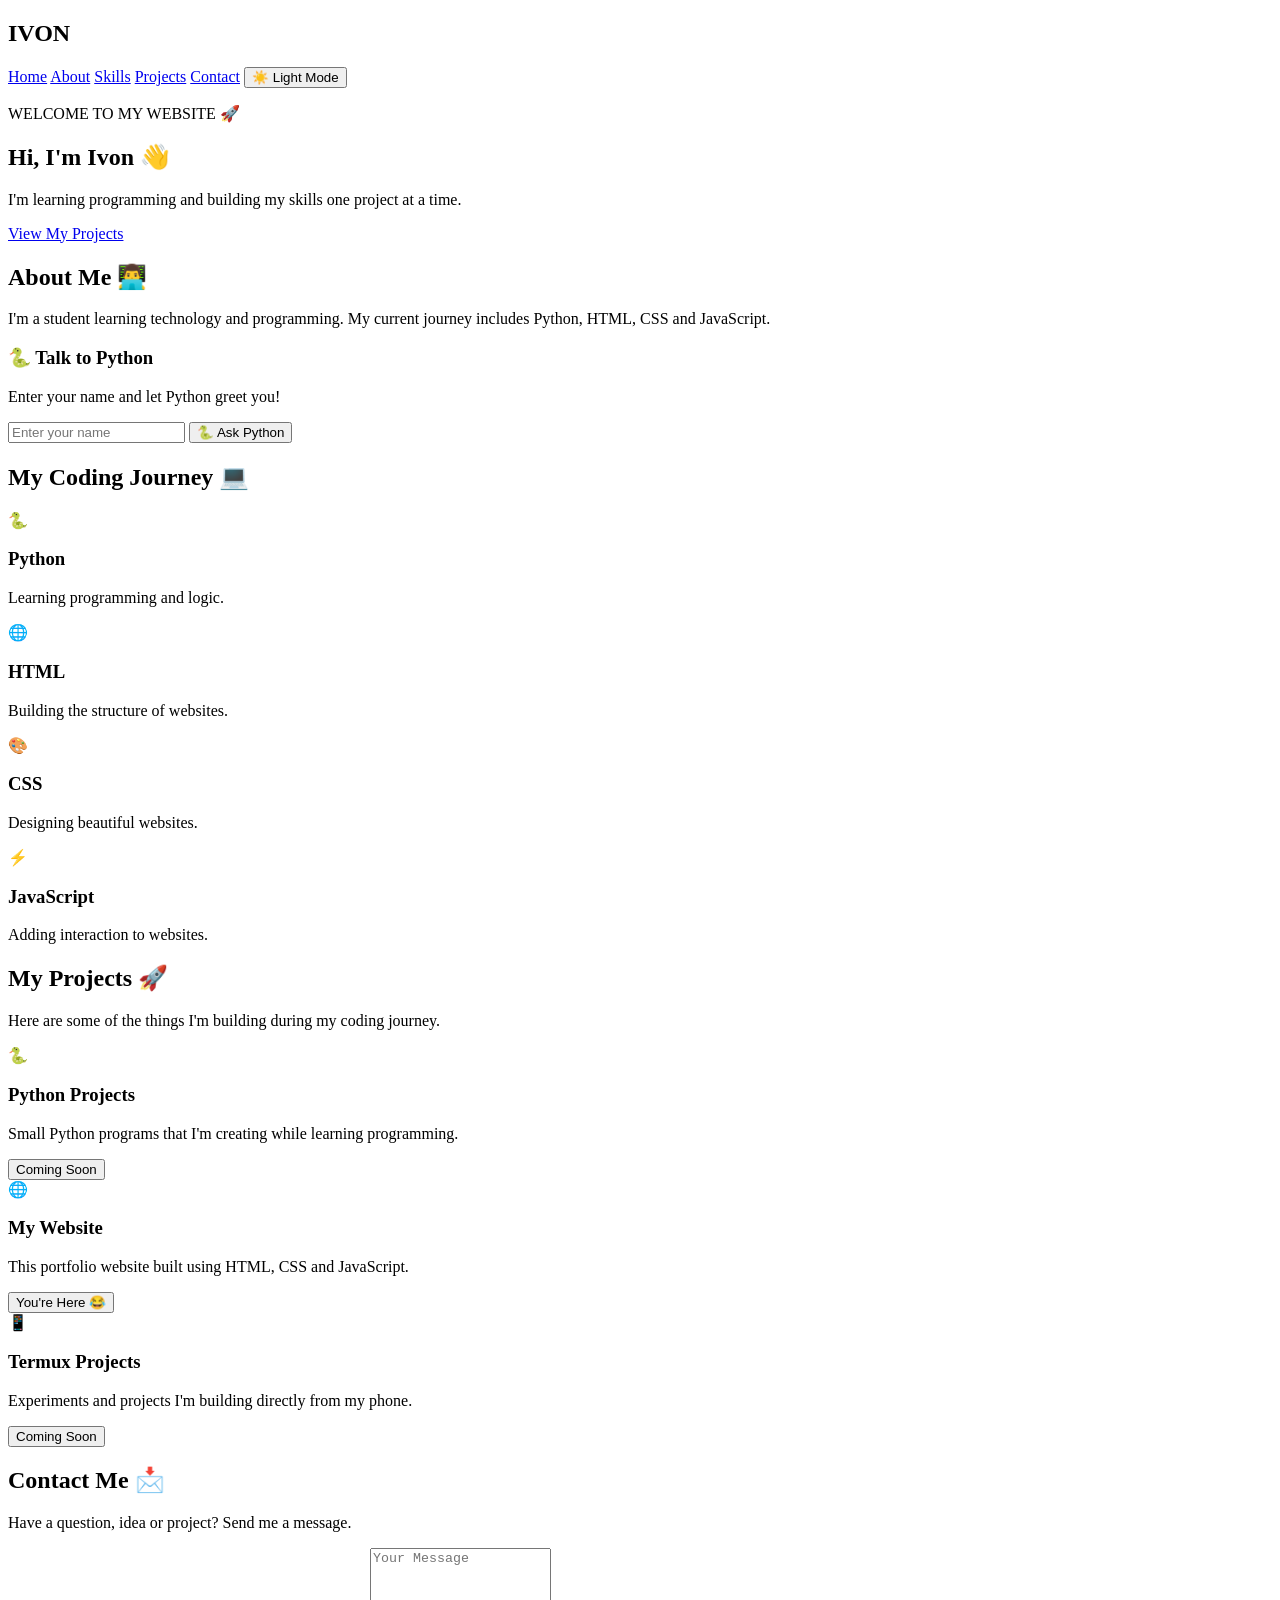
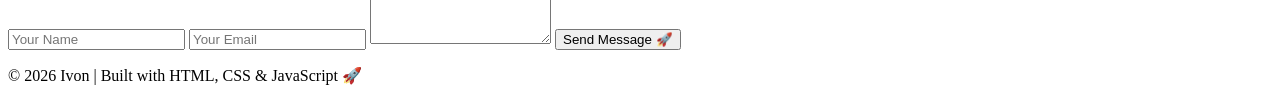
==== index.html @ 4e46891d "Initial working website" ====
<!DOCTYPE html>
<html lang="en">

<head>
    <meta charset="UTF-8">
    <meta name="viewport" content="width=device-width, initial-scale=1.0">

    <title>Ivon | My Website</title>

    <link rel="stylesheet" href="style.css">
</head>

<body>

    <!-- Navigation -->

    <nav>

        <h2>IVON</h2>

        <div class="nav-links">

            <a href="#home">Home</a>
            <a href="#about">About</a>
            <a href="#skills">Skills</a>
            <a href="#projects">Projects</a>
            <a href="#contact">Contact</a>

            <button id="themeButton" onclick="toggleTheme()">
                ☀️ Light Mode
            </button>

        </div>

    </nav>


    <!-- Home -->

    <section id="home" class="hero">

        <p class="welcome">
            WELCOME TO MY WEBSITE 🚀
        </p>

        <h1>
            Hi, I'm <span>Ivon</span> 👋
        </h1>

        <p>
            I'm learning programming and building my skills
            one project at a time.
        </p>

        <a href="#projects" class="button">
            View My Projects
        </a>

    </section>


    <!-- About -->

    <section id="about">

        <h2>About Me 👨‍💻</h2>

        <p>
            I'm a student learning technology and programming.
            My current journey includes Python, HTML, CSS
            and JavaScript.
        </p>


        <div class="python-box">

            <h3>🐍 Talk to Python</h3>

            <p>
                Enter your name and let Python greet you!
            </p>

            <input
                type="text"
                id="nameInput"
                placeholder="Enter your name"
            >

            <button
                onclick="talkToPython()"
                class="python-button">

                🐍 Ask Python

            </button>

        </div>

    </section>


    <!-- Skills -->

    <section id="skills">

        <h2>My Coding Journey 💻</h2>

        <div class="skills">

            <div class="card">
                <div class="emoji">🐍</div>
                <h3>Python</h3>
                <p>Learning programming and logic.</p>
            </div>

            <div class="card">
                <div class="emoji">🌐</div>
                <h3>HTML</h3>
                <p>Building the structure of websites.</p>
            </div>

            <div class="card">
                <div class="emoji">🎨</div>
                <h3>CSS</h3>
                <p>Designing beautiful websites.</p>
            </div>

            <div class="card">
                <div class="emoji">⚡</div>
                <h3>JavaScript</h3>
                <p>Adding interaction to websites.</p>
            </div>

        </div>

    </section>


    <!-- Projects -->

    <section id="projects">

        <h2>My Projects 🚀</h2>

        <p>
            Here are some of the things I'm building
            during my coding journey.
        </p>


        <div class="projects">

            <div class="project-card">

                <div class="project-icon">🐍</div>

                <h3>Python Projects</h3>

                <p>
                    Small Python programs that I'm creating
                    while learning programming.
                </p>

                <button class="project-button">
                    Coming Soon
                </button>

            </div>


            <div class="project-card">

                <div class="project-icon">🌐</div>

                <h3>My Website</h3>

                <p>
                    This portfolio website built using
                    HTML, CSS and JavaScript.
                </p>

                <button class="project-button">
                    You're Here 😂
                </button>

            </div>


            <div class="project-card">

                <div class="project-icon">📱</div>

                <h3>Termux Projects</h3>

                <p>
                    Experiments and projects I'm building
                    directly from my phone.
                </p>

                <button class="project-button">
                    Coming Soon
                </button>

            </div>

        </div>

    </section>


    <!-- Contact -->

    <section id="contact">

        <h2>Contact Me 📩</h2>

        <p>
            Have a question, idea or project?
            Send me a message.
        </p>


        <form class="contact-form">

            <input
                type="text"
                placeholder="Your Name"
                required
            >

            <input
                type="email"
                placeholder="Your Email"
                required
            >

            <textarea
                placeholder="Your Message"
                rows="6"
                required
            ></textarea>

            <button type="submit">
                Send Message 🚀
            </button>

        </form>

    </section>


    <!-- Footer -->

    <footer>

        <p>
            © 2026 Ivon | Built with HTML, CSS & JavaScript 🚀
        </p>

    </footer>


    <script src="script.js?v=4"></script>

</body>

</html>
---- style.css ----
/* ==========================================
   🔔 ADMIN NOTIFICATIONS
   ========================================== */

#notification {
    position: fixed;
    top: 20px;
    right: 20px;
    z-index: 9999;
}


.notification {
    padding: 15px 20px;
    border-radius: 12px;
    background: #1f8f4d;
    color: white;
    font-weight: bold;
    box-shadow: 0 8px 25px rgba(0, 0, 0, 0.25);
    animation: notificationIn 0.3s ease;
}


.notification.error {
    background: #d63031;
}


@keyframes notificationIn {

    from {
        opacity: 0;
        transform: translateY(-20px);
    }

    to {
        opacity: 1;
        transform: translateY(0);
    }

}
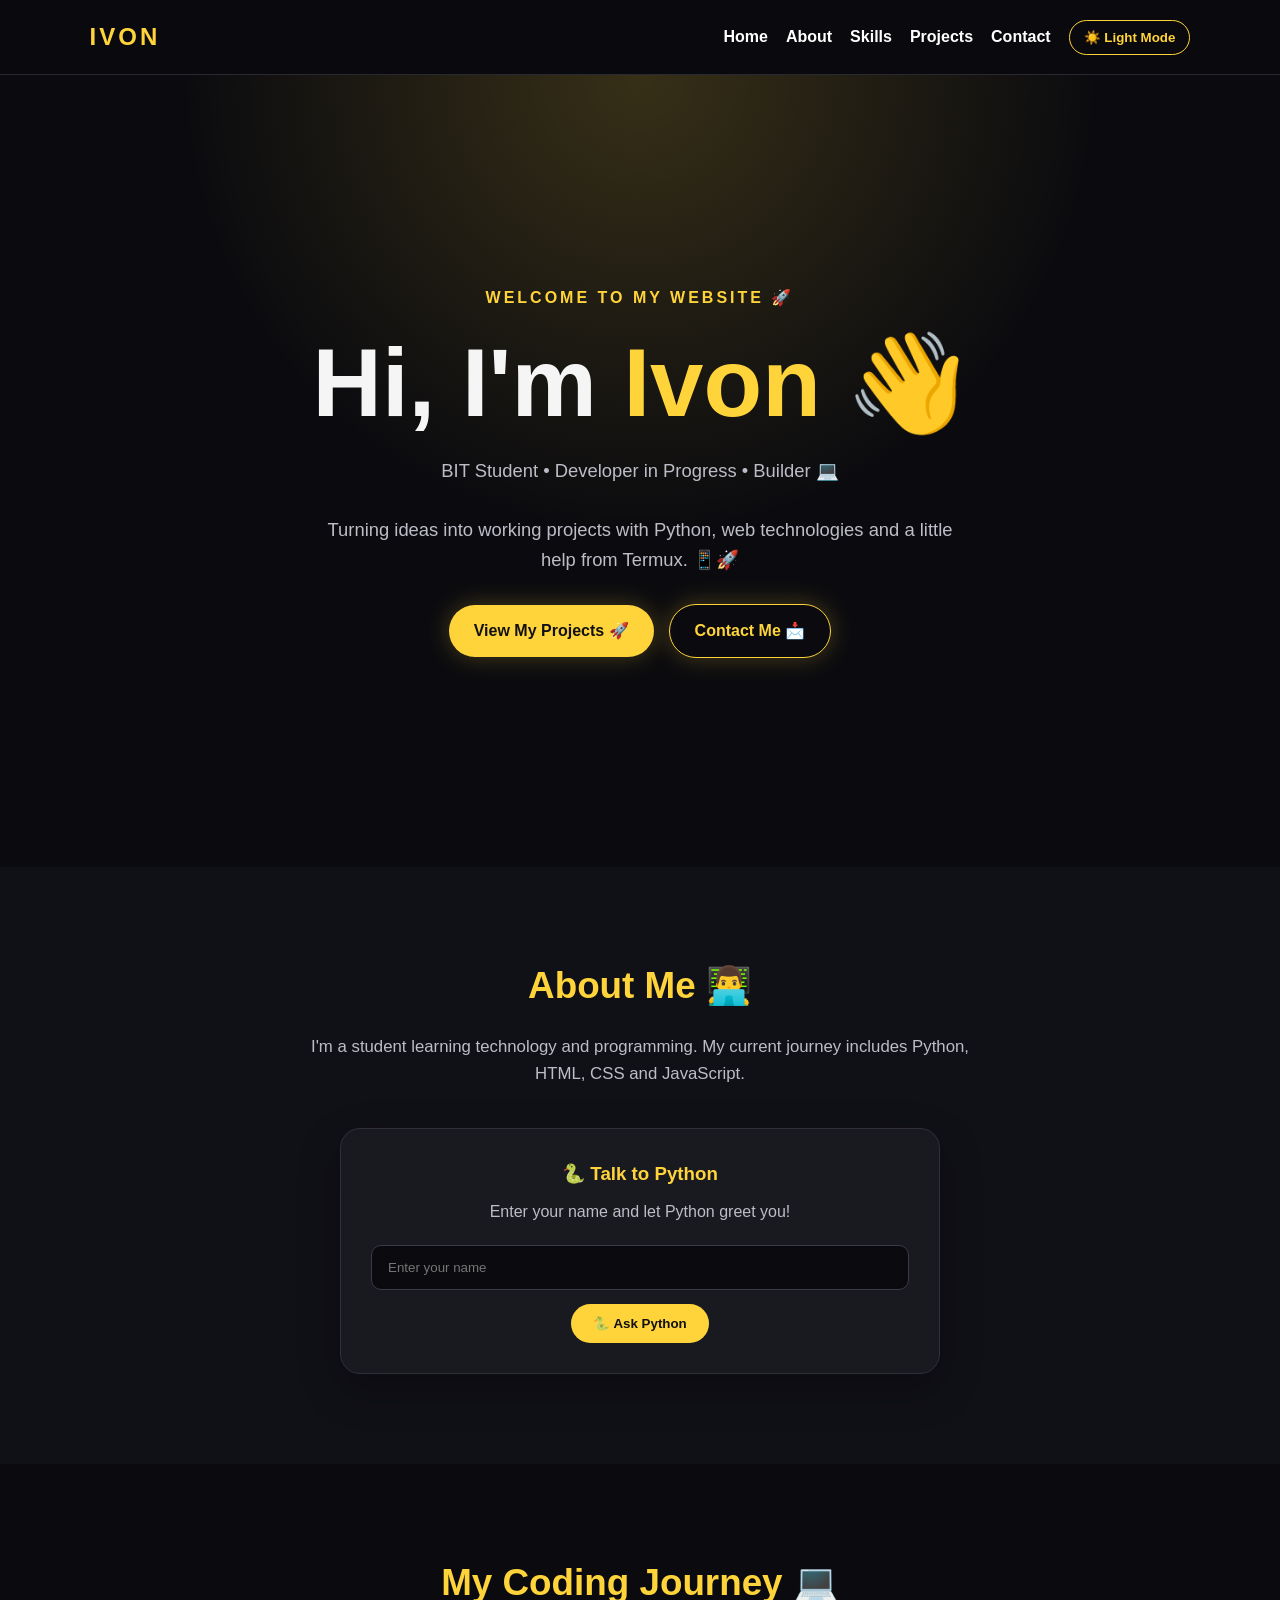
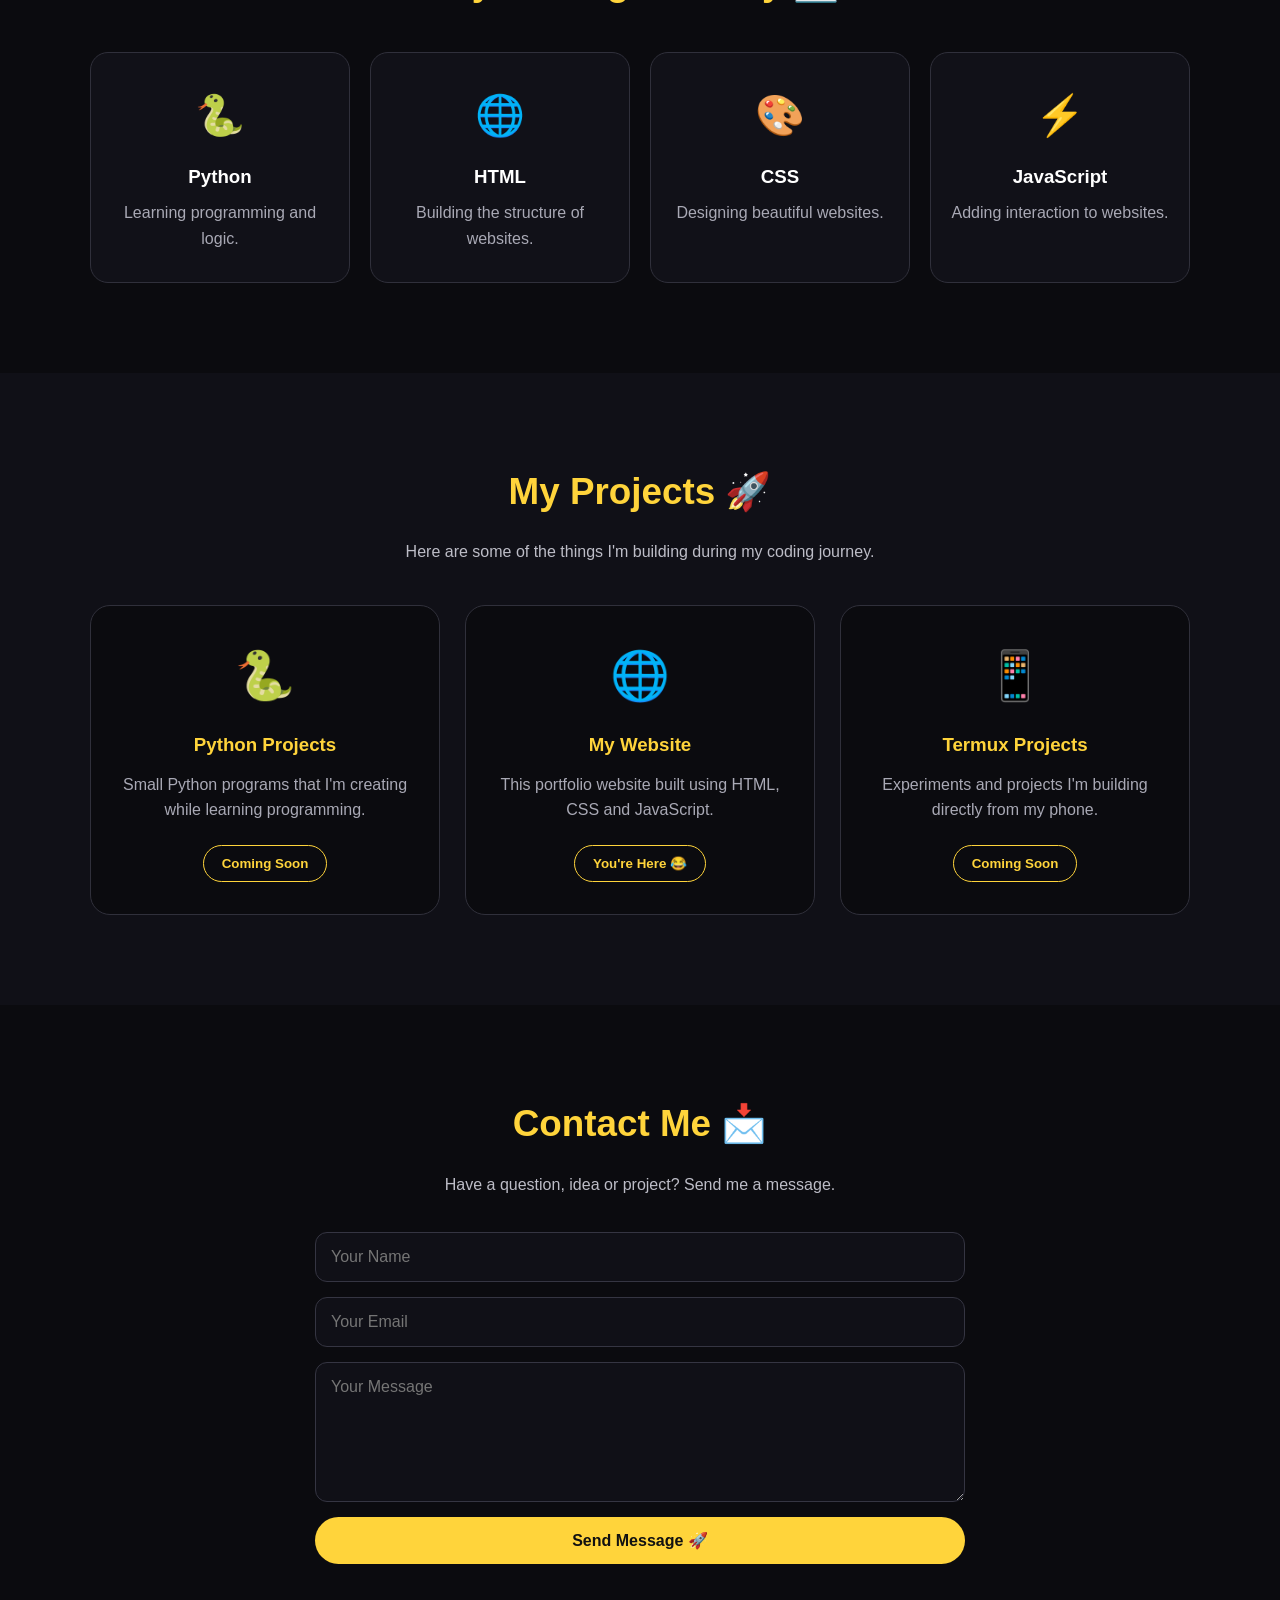
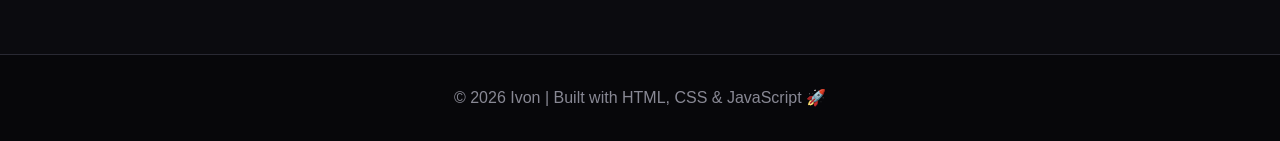
==== commit 884bf09e: "Upgrade portfolio hero section" ====
--- a/index.html
+++ b/index.html
@@ -48,13 +48,25 @@
         </h1>
 
         <p>
-            I'm learning programming and building my skills
-            one project at a time.
-        </p>
-
-        <a href="#projects" class="button">
-            View My Projects
-        </a>
+            BIT Student • Developer in Progress • Builder 💻
+        </p>
+
+        <p>
+            Turning ideas into working projects with Python,
+            web technologies and a little help from Termux. 📱🚀
+        </p>
+
+        <div class="hero-buttons">
+
+            <a href="#projects" class="button">
+                View My Projects 🚀
+            </a>
+
+            <a href="#contact" class="button secondary-button">
+                Contact Me 📩
+            </a>
+
+        </div>
 
     </section>
 
--- a/style.css
+++ b/style.css
@@ -1,23 +1,537 @@
 /* ==========================================
-   🔔 ADMIN NOTIFICATIONS
+   IVON PORTFOLIO
+   Mission 2: Professional Portfolio Design
+   ========================================== */
+
+* {
+    margin: 0;
+    padding: 0;
+    box-sizing: border-box;
+}
+
+
+html {
+    scroll-behavior: smooth;
+}
+
+
+body {
+    font-family: Arial, Helvetica, sans-serif;
+    background: #0b0b0f;
+    color: #f5f5f5;
+    line-height: 1.6;
+    transition: background 0.3s ease, color 0.3s ease;
+}
+
+
+/* ==========================================
+   NAVIGATION
+   ========================================== */
+
+nav {
+    position: sticky;
+    top: 0;
+    z-index: 1000;
+
+    display: flex;
+    justify-content: space-between;
+    align-items: center;
+
+    padding: 18px 7%;
+
+    background: rgba(11, 11, 15, 0.92);
+    border-bottom: 1px solid #292933;
+
+    backdrop-filter: blur(12px);
+}
+
+
+nav h2 {
+    color: #ffd43b;
+    letter-spacing: 3px;
+}
+
+
+.nav-links {
+    display: flex;
+    align-items: center;
+    gap: 18px;
+}
+
+
+.nav-links a {
+    color: #ffffff;
+    text-decoration: none;
+    font-weight: bold;
+    transition: color 0.3s ease;
+}
+
+
+.nav-links a:hover {
+    color: #ffd43b;
+}
+
+
+#themeButton {
+    padding: 9px 14px;
+
+    border: 1px solid #ffd43b;
+    border-radius: 20px;
+
+    background: transparent;
+    color: #ffd43b;
+
+    cursor: pointer;
+    font-weight: bold;
+
+    transition: all 0.3s ease;
+}
+
+
+#themeButton:hover {
+    background: #ffd43b;
+    color: #111111;
+}
+
+
+/* ==========================================
+   HERO
+   ========================================== */
+
+.hero {
+    min-height: 88vh;
+
+    display: flex;
+    flex-direction: column;
+    justify-content: center;
+    align-items: center;
+
+    text-align: center;
+
+    padding: 80px 20px;
+
+    background:
+        radial-gradient(
+            circle at top,
+            rgba(255, 212, 59, 0.18),
+            transparent 45%
+        );
+}
+
+
+.welcome {
+    color: #ffd43b;
+    font-weight: bold;
+    letter-spacing: 3px;
+    margin-bottom: 20px;
+}
+
+
+.hero h1 {
+    font-size: clamp(3rem, 9vw, 6rem);
+    line-height: 1.1;
+    margin-bottom: 20px;
+}
+
+
+.hero h1 span {
+    color: #ffd43b;
+}
+
+
+.hero > p:not(.welcome) {
+    max-width: 650px;
+    color: #bdbdc7;
+    font-size: 1.15rem;
+    margin-bottom: 30px;
+}
+
+
+.button {
+    display: inline-block;
+
+    padding: 13px 25px;
+
+    border-radius: 30px;
+
+    background: #ffd43b;
+    color: #111111;
+
+    text-decoration: none;
+    font-weight: bold;
+
+    box-shadow: 0 0 25px rgba(255, 212, 59, 0.25);
+
+    transition:
+        transform 0.3s ease,
+        box-shadow 0.3s ease;
+}
+
+
+.button:hover {
+    transform: translateY(-4px);
+    box-shadow: 0 0 35px rgba(255, 212, 59, 0.45);
+}
+
+
+/* ==========================================
+   GENERAL SECTIONS
+   ========================================== */
+
+section {
+    padding: 90px 7%;
+    text-align: center;
+}
+
+
+section h2 {
+    font-size: 2.3rem;
+    margin-bottom: 18px;
+    color: #ffd43b;
+}
+
+
+section > p {
+    max-width: 700px;
+    margin: 0 auto 35px;
+    color: #bdbdc7;
+}
+
+
+/* ==========================================
+   ABOUT
+   ========================================== */
+
+#about {
+    background: #101017;
+}
+
+
+#about > p {
+    font-size: 1.05rem;
+}
+
+
+.python-box {
+    max-width: 600px;
+
+    margin: 40px auto 0;
+    padding: 30px;
+
+    border: 1px solid #30303b;
+    border-radius: 20px;
+
+    background: rgba(255, 255, 255, 0.04);
+
+    box-shadow: 0 15px 40px rgba(0, 0, 0, 0.3);
+}
+
+
+.python-box h3 {
+    color: #ffd43b;
+    margin-bottom: 10px;
+}
+
+
+.python-box p {
+    color: #bdbdc7;
+    margin-bottom: 20px;
+}
+
+
+.python-box input {
+    width: 100%;
+
+    padding: 14px 16px;
+
+    border: 1px solid #3a3a47;
+    border-radius: 10px;
+
+    background: #0b0b0f;
+    color: white;
+
+    outline: none;
+    margin-bottom: 14px;
+}
+
+
+.python-box input:focus {
+    border-color: #ffd43b;
+}
+
+
+.python-button {
+    padding: 12px 22px;
+
+    border: none;
+    border-radius: 25px;
+
+    background: #ffd43b;
+    color: #111111;
+
+    font-weight: bold;
+    cursor: pointer;
+
+    transition: transform 0.3s ease;
+}
+
+
+.python-button:hover {
+    transform: translateY(-3px);
+}
+
+
+/* ==========================================
+   SKILLS
+   ========================================== */
+
+.skills {
+    max-width: 1100px;
+
+    margin: 40px auto 0;
+
+    display: grid;
+    grid-template-columns:
+        repeat(4, 1fr);
+
+    gap: 20px;
+}
+
+
+.card {
+    padding: 30px 20px;
+
+    border: 1px solid #30303b;
+    border-radius: 18px;
+
+    background: #111118;
+
+    transition:
+        transform 0.3s ease,
+        border-color 0.3s ease,
+        box-shadow 0.3s ease;
+}
+
+
+.card:hover {
+    transform: translateY(-8px);
+
+    border-color: #ffd43b;
+
+    box-shadow:
+        0 15px 35px rgba(0, 0, 0, 0.35);
+}
+
+
+.card .emoji {
+    font-size: 2.5rem;
+    margin-bottom: 15px;
+}
+
+
+.card h3 {
+    color: #ffffff;
+    margin-bottom: 8px;
+}
+
+
+.card p {
+    color: #a9a9b5;
+}
+
+
+/* ==========================================
+   PROJECTS
+   ========================================== */
+
+#projects {
+    background: #101017;
+}
+
+
+.projects {
+    max-width: 1100px;
+
+    margin: 40px auto 0;
+
+    display: grid;
+    grid-template-columns:
+        repeat(3, 1fr);
+
+    gap: 25px;
+}
+
+
+.project-card {
+    padding: 32px 25px;
+
+    border: 1px solid #30303b;
+    border-radius: 20px;
+
+    background: #0b0b0f;
+
+    transition:
+        transform 0.3s ease,
+        border-color 0.3s ease;
+}
+
+
+.project-card:hover {
+    transform: translateY(-8px);
+    border-color: #ffd43b;
+}
+
+
+.project-icon {
+    font-size: 3rem;
+    margin-bottom: 15px;
+}
+
+
+.project-card h3 {
+    color: #ffd43b;
+    margin-bottom: 12px;
+}
+
+
+.project-card p {
+    color: #a9a9b5;
+    margin-bottom: 22px;
+}
+
+
+.project-button {
+    padding: 10px 18px;
+
+    border: 1px solid #ffd43b;
+    border-radius: 20px;
+
+    background: transparent;
+    color: #ffd43b;
+
+    font-weight: bold;
+}
+
+
+/* ==========================================
+   CONTACT
+   ========================================== */
+
+.contact-form {
+    width: 100%;
+    max-width: 650px;
+
+    margin: 35px auto 0;
+
+    display: flex;
+    flex-direction: column;
+    gap: 15px;
+}
+
+
+.contact-form input,
+.contact-form textarea {
+    width: 100%;
+
+    padding: 15px;
+
+    border: 1px solid #353542;
+    border-radius: 12px;
+
+    background: #101017;
+    color: #ffffff;
+
+    font-family: inherit;
+    font-size: 1rem;
+
+    outline: none;
+}
+
+
+.contact-form input:focus,
+.contact-form textarea:focus {
+    border-color: #ffd43b;
+}
+
+
+.contact-form textarea {
+    resize: vertical;
+}
+
+
+.contact-form button {
+    padding: 14px;
+
+    border: none;
+    border-radius: 25px;
+
+    background: #ffd43b;
+    color: #111111;
+
+    font-weight: bold;
+    font-size: 1rem;
+
+    cursor: pointer;
+
+    transition:
+        transform 0.3s ease,
+        box-shadow 0.3s ease;
+}
+
+
+.contact-form button:hover {
+    transform: translateY(-3px);
+
+    box-shadow:
+        0 10px 25px rgba(255, 212, 59, 0.25);
+}
+
+
+/* ==========================================
+   FOOTER
+   ========================================== */
+
+footer {
+    padding: 30px 20px;
+
+    text-align: center;
+
+    background: #07070a;
+
+    border-top: 1px solid #292933;
+
+    color: #888894;
+}
+
+
+/* ==========================================
+   ADMIN NOTIFICATIONS
    ========================================== */
 
 #notification {
     position: fixed;
     top: 20px;
     right: 20px;
+
     z-index: 9999;
 }
 
 
 .notification {
     padding: 15px 20px;
+
     border-radius: 12px;
+
     background: #1f8f4d;
     color: white;
-    font-weight: bold;
-    box-shadow: 0 8px 25px rgba(0, 0, 0, 0.25);
-    animation: notificationIn 0.3s ease;
+
+    font-weight: bold;
+
+    box-shadow:
+        0 8px 25px rgba(0, 0, 0, 0.25);
+
+    animation:
+        notificationIn 0.3s ease;
 }
 
 
@@ -39,3 +553,108 @@
     }
 
 }
+
+
+/* ==========================================
+   MOBILE RESPONSIVENESS
+   ========================================== */
+
+@media (max-width: 850px) {
+
+    nav {
+        flex-direction: column;
+        gap: 15px;
+    }
+
+
+    .nav-links {
+        flex-wrap: wrap;
+        justify-content: center;
+        gap: 12px;
+    }
+
+
+    .skills {
+        grid-template-columns:
+            repeat(2, 1fr);
+    }
+
+
+    .projects {
+        grid-template-columns:
+            1fr;
+        max-width: 600px;
+    }
+
+}
+
+
+@media (max-width: 550px) {
+
+    nav {
+        padding: 15px 5%;
+    }
+
+
+    .nav-links a {
+        font-size: 0.9rem;
+    }
+
+
+    .hero {
+        min-height: 80vh;
+        padding: 60px 18px;
+    }
+
+
+    .hero h1 {
+        font-size: 3rem;
+    }
+
+
+    section {
+        padding: 70px 5%;
+    }
+
+
+    section h2 {
+        font-size: 2rem;
+    }
+
+
+    .skills {
+        grid-template-columns:
+            1fr;
+    }
+
+
+    .python-box {
+        padding: 22px;
+    }
+
+}
+
+/* ==========================================
+   HERO BUTTON GROUP
+   ========================================== */
+
+.hero-buttons {
+    display: flex;
+    justify-content: center;
+    align-items: center;
+    gap: 15px;
+    flex-wrap: wrap;
+}
+
+
+.secondary-button {
+    background: transparent;
+    color: #ffd43b;
+    border: 1px solid #ffd43b;
+}
+
+
+.secondary-button:hover {
+    background: #ffd43b;
+    color: #111111;
+}
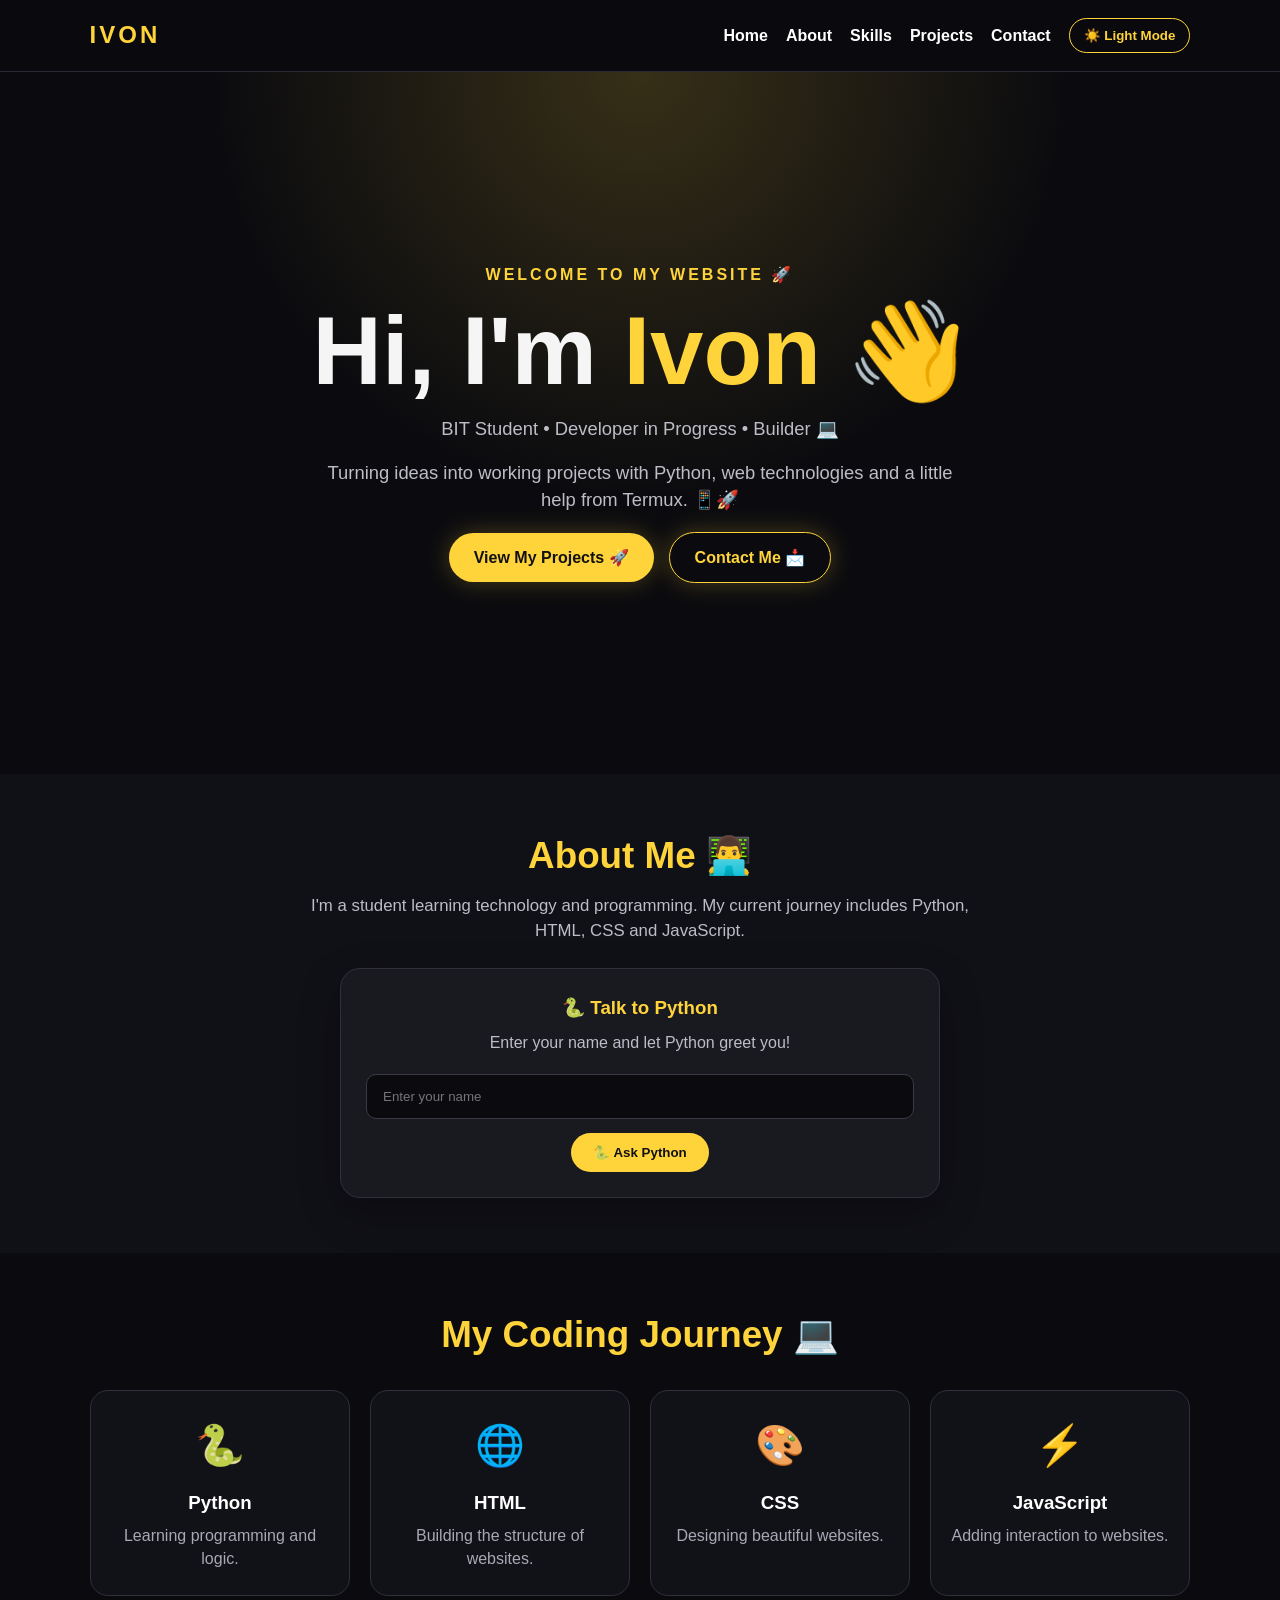
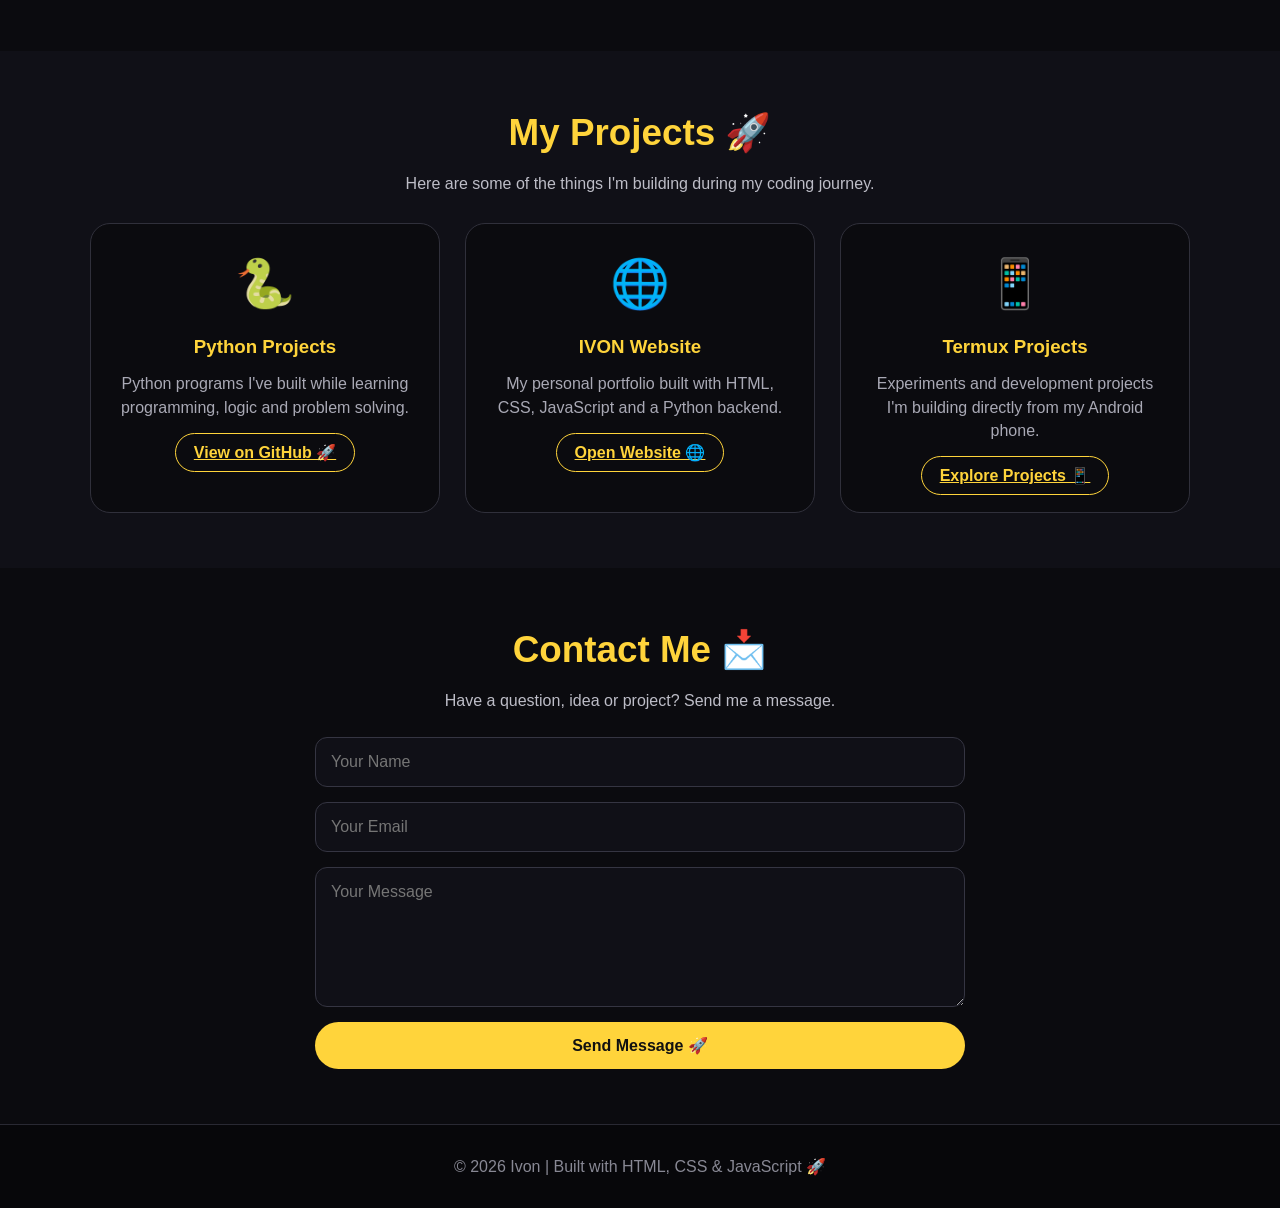
==== commit 65e11a61: "Upgrade project cards with live links" ====
--- a/index.html
+++ b/index.html
@@ -169,13 +169,17 @@
                 <h3>Python Projects</h3>
 
                 <p>
-                    Small Python programs that I'm creating
-                    while learning programming.
+                    Python programs I've built while learning
+                    programming, logic and problem solving.
                 </p>
 
-                <button class="project-button">
-                    Coming Soon
-                </button>
+                <a
+                    href="https://github.com/IconixEra"
+                    target="_blank"
+                    class="project-button"
+                >
+                    View on GitHub 🚀
+                </a>
 
             </div>
 
@@ -184,16 +188,20 @@
 
                 <div class="project-icon">🌐</div>
 
-                <h3>My Website</h3>
+                <h3>IVON Website</h3>
 
                 <p>
-                    This portfolio website built using
-                    HTML, CSS and JavaScript.
+                    My personal portfolio built with HTML,
+                    CSS, JavaScript and a Python backend.
                 </p>
 
-                <button class="project-button">
-                    You're Here 😂
-                </button>
+                <a
+                    href="https://iconixera.github.io/ivon-website/"
+                    target="_blank"
+                    class="project-button"
+                >
+                    Open Website 🌐
+                </a>
 
             </div>
 
@@ -205,13 +213,17 @@
                 <h3>Termux Projects</h3>
 
                 <p>
-                    Experiments and projects I'm building
-                    directly from my phone.
+                    Experiments and development projects I'm
+                    building directly from my Android phone.
                 </p>
 
-                <button class="project-button">
-                    Coming Soon
-                </button>
+                <a
+                    href="https://github.com/IconixEra"
+                    target="_blank"
+                    class="project-button"
+                >
+                    Explore Projects 📱
+                </a>
 
             </div>
 
--- a/style.css
+++ b/style.css
@@ -179,7 +179,7 @@
    ========================================== */
 
 section {
-    padding: 90px 7%;
+    padding: 55px 7%;
     text-align: center;
 }
 
@@ -658,3 +658,73 @@
     background: #ffd43b;
     color: #111111;
 }
+
+/* ==========================================
+   COMPACT SPACING
+   ========================================== */
+
+body {
+    line-height: 1.45;
+}
+
+
+section {
+    padding-top: 55px;
+    padding-bottom: 55px;
+}
+
+
+section h2 {
+    margin-bottom: 12px;
+}
+
+
+section > p {
+    margin-bottom: 25px;
+}
+
+
+.hero {
+    min-height: 78vh;
+    padding-top: 55px;
+    padding-bottom: 55px;
+}
+
+
+.hero h1 {
+    margin-bottom: 12px;
+}
+
+
+.hero > p:not(.welcome) {
+    margin-bottom: 18px;
+}
+
+
+.welcome {
+    margin-bottom: 12px;
+}
+
+
+.python-box {
+    margin-top: 25px;
+    padding: 25px;
+}
+
+
+.skills,
+.projects {
+    margin-top: 28px;
+}
+
+
+.card,
+.project-card {
+    padding-top: 25px;
+    padding-bottom: 25px;
+}
+
+
+.contact-form {
+    margin-top: 25px;
+}
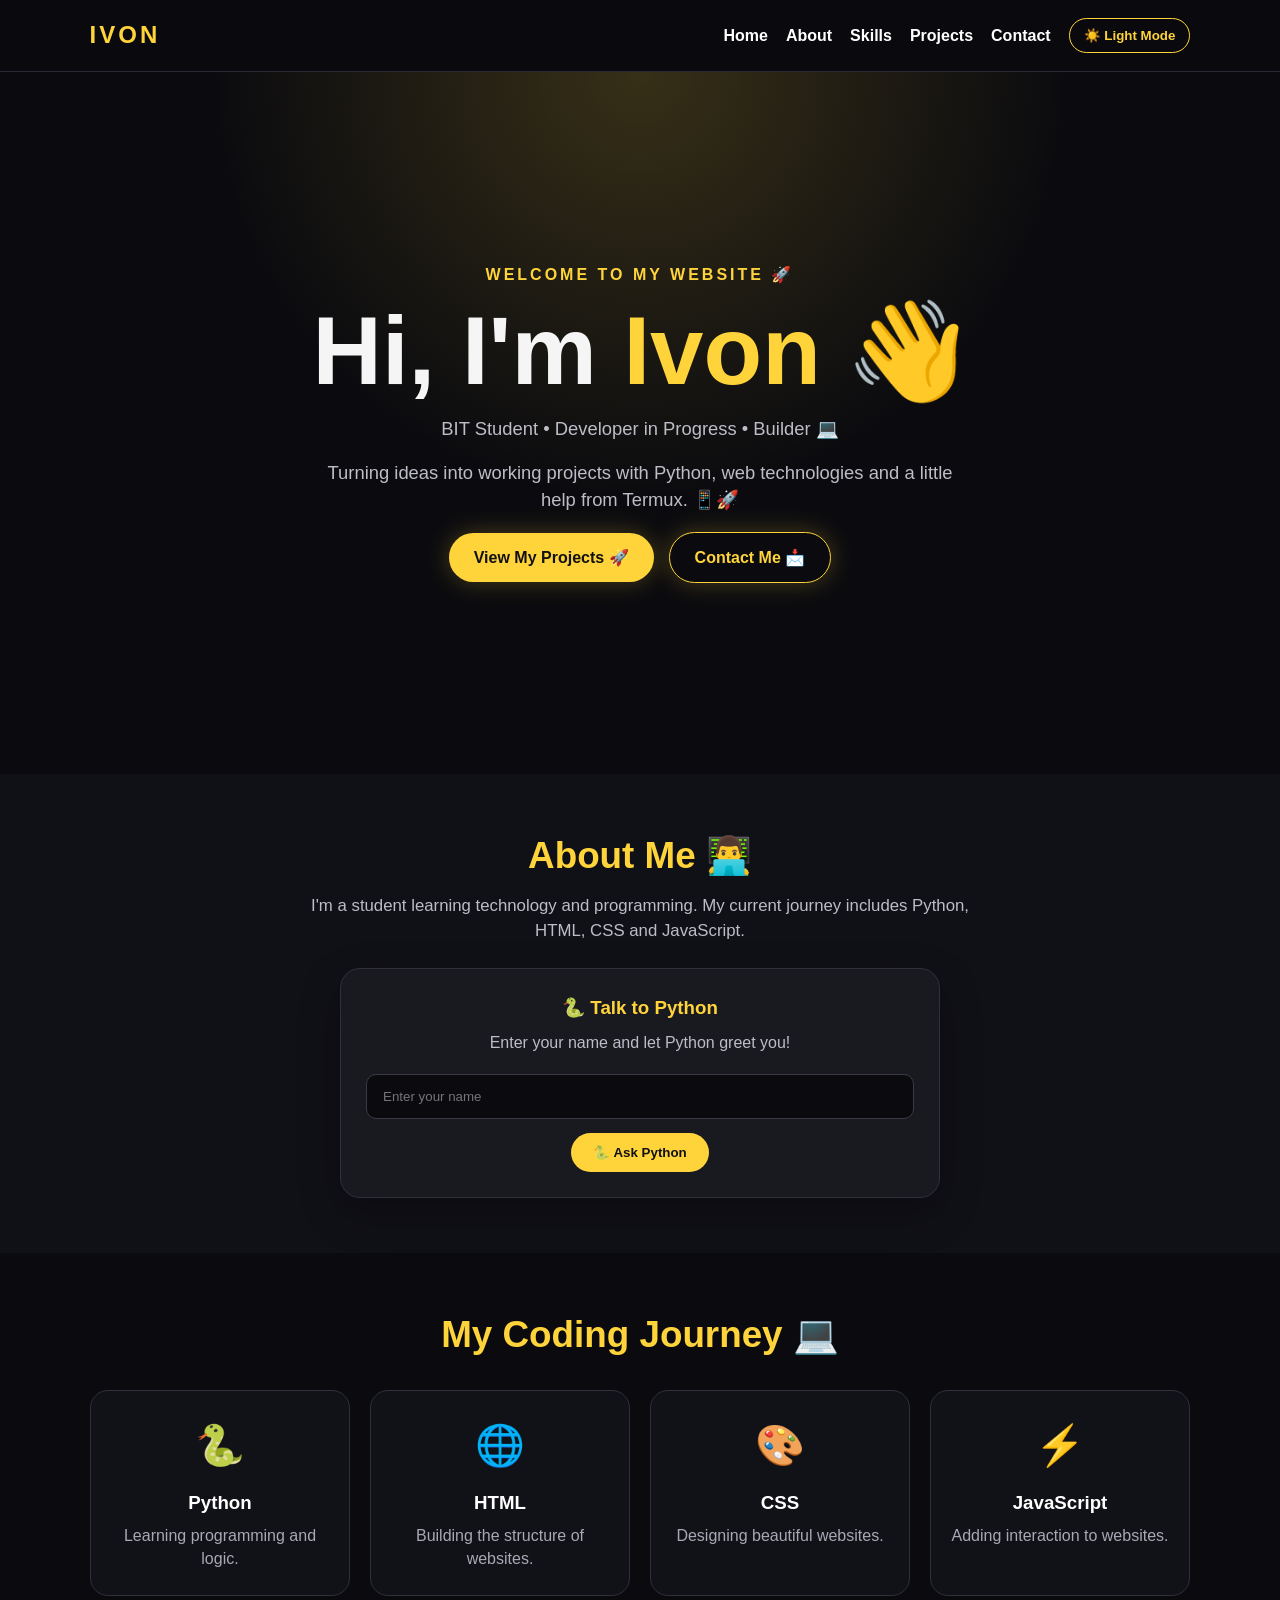
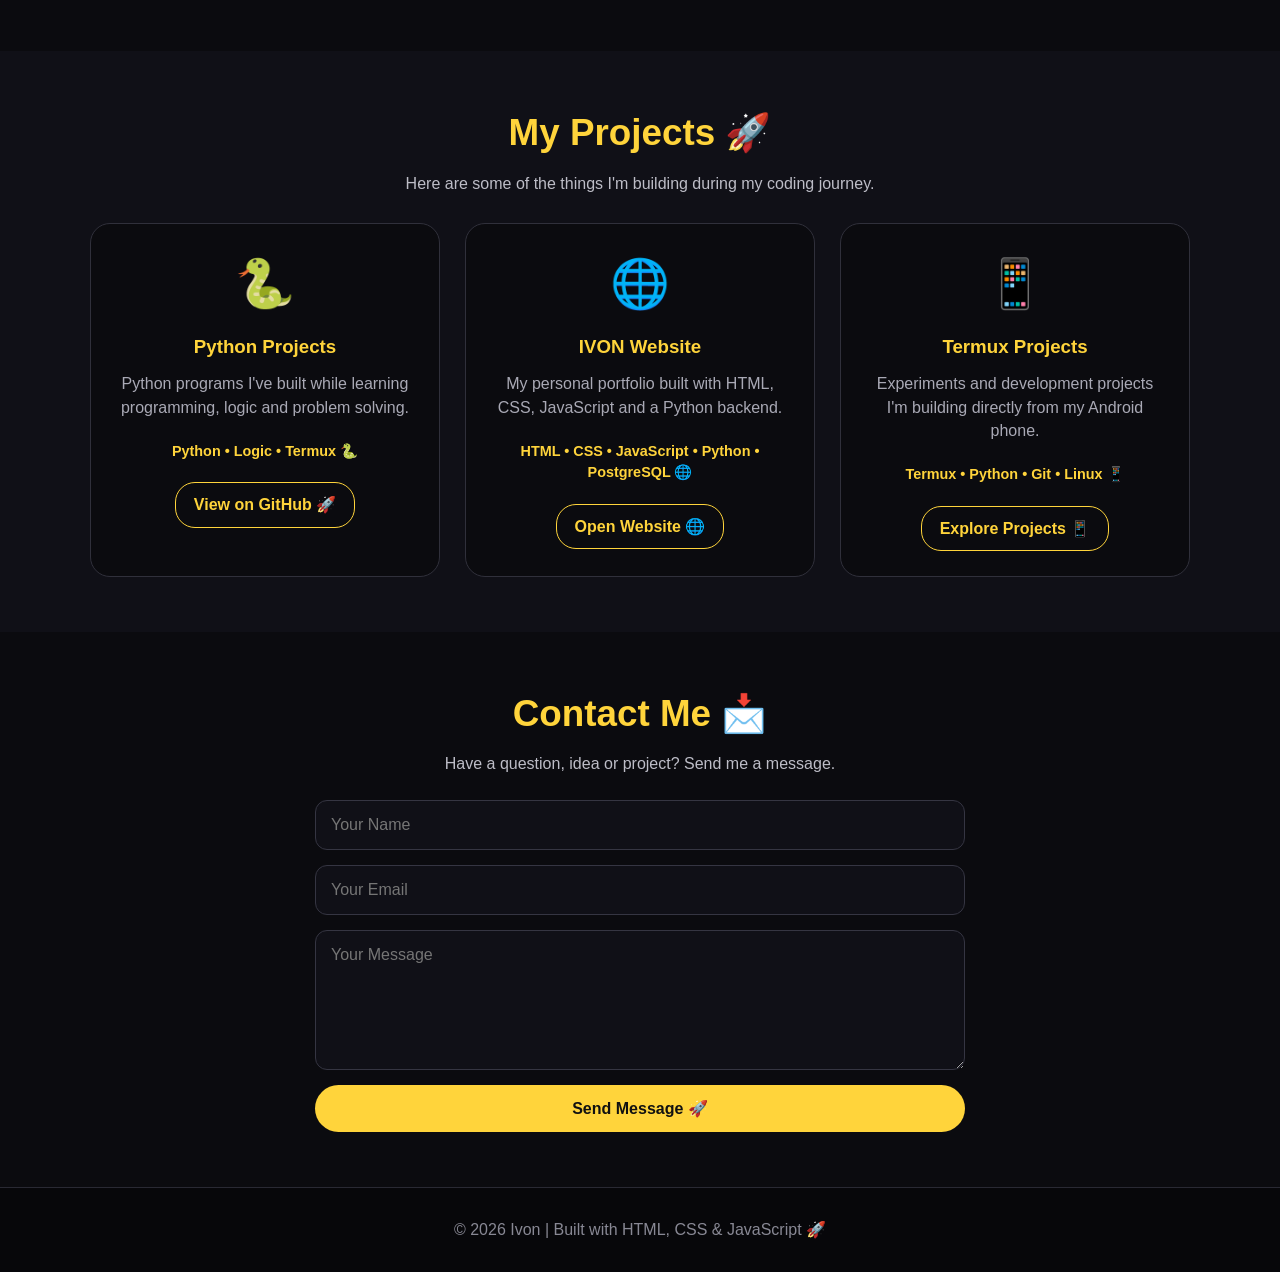
==== commit 1eb312f3: "Add technology stacks to project cards" ====
--- a/index.html
+++ b/index.html
@@ -172,6 +172,10 @@
                     Python programs I've built while learning
                     programming, logic and problem solving.
                 </p>
+
+                <div class="tech-stack">
+                    Python • Logic • Termux 🐍
+                </div>
 
                 <a
                     href="https://github.com/IconixEra"
@@ -195,6 +199,10 @@
                     CSS, JavaScript and a Python backend.
                 </p>
 
+                <div class="tech-stack">
+                    HTML • CSS • JavaScript • Python • PostgreSQL 🌐
+                </div>
+
                 <a
                     href="https://iconixera.github.io/ivon-website/"
                     target="_blank"
@@ -217,6 +225,10 @@
                     building directly from my Android phone.
                 </p>
 
+                <div class="tech-stack">
+                    Termux • Python • Git • Linux 📱
+                </div>
+
                 <a
                     href="https://github.com/IconixEra"
                     target="_blank"
--- a/style.css
+++ b/style.css
@@ -728,3 +728,37 @@
 .contact-form {
     margin-top: 25px;
 }
+
+/* ==========================================
+   PROJECT BUTTON LINKS
+   ========================================== */
+
+.project-button {
+    display: inline-block;
+    text-decoration: none;
+    cursor: pointer;
+    transition:
+        background 0.25s ease,
+        color 0.25s ease,
+        transform 0.25s ease,
+        box-shadow 0.25s ease;
+}
+
+.project-button:hover {
+    background: #ffd43b;
+    color: #111111;
+    transform: translateY(-3px);
+    box-shadow: 0 6px 18px rgba(255, 212, 59, 0.25);
+}
+
+/* ==========================================
+   PROJECT TECHNOLOGY STACK
+   ========================================== */
+
+.tech-stack {
+    margin-bottom: 20px;
+    color: #ffd43b;
+    font-size: 0.9rem;
+    font-weight: bold;
+    line-height: 1.5;
+}
